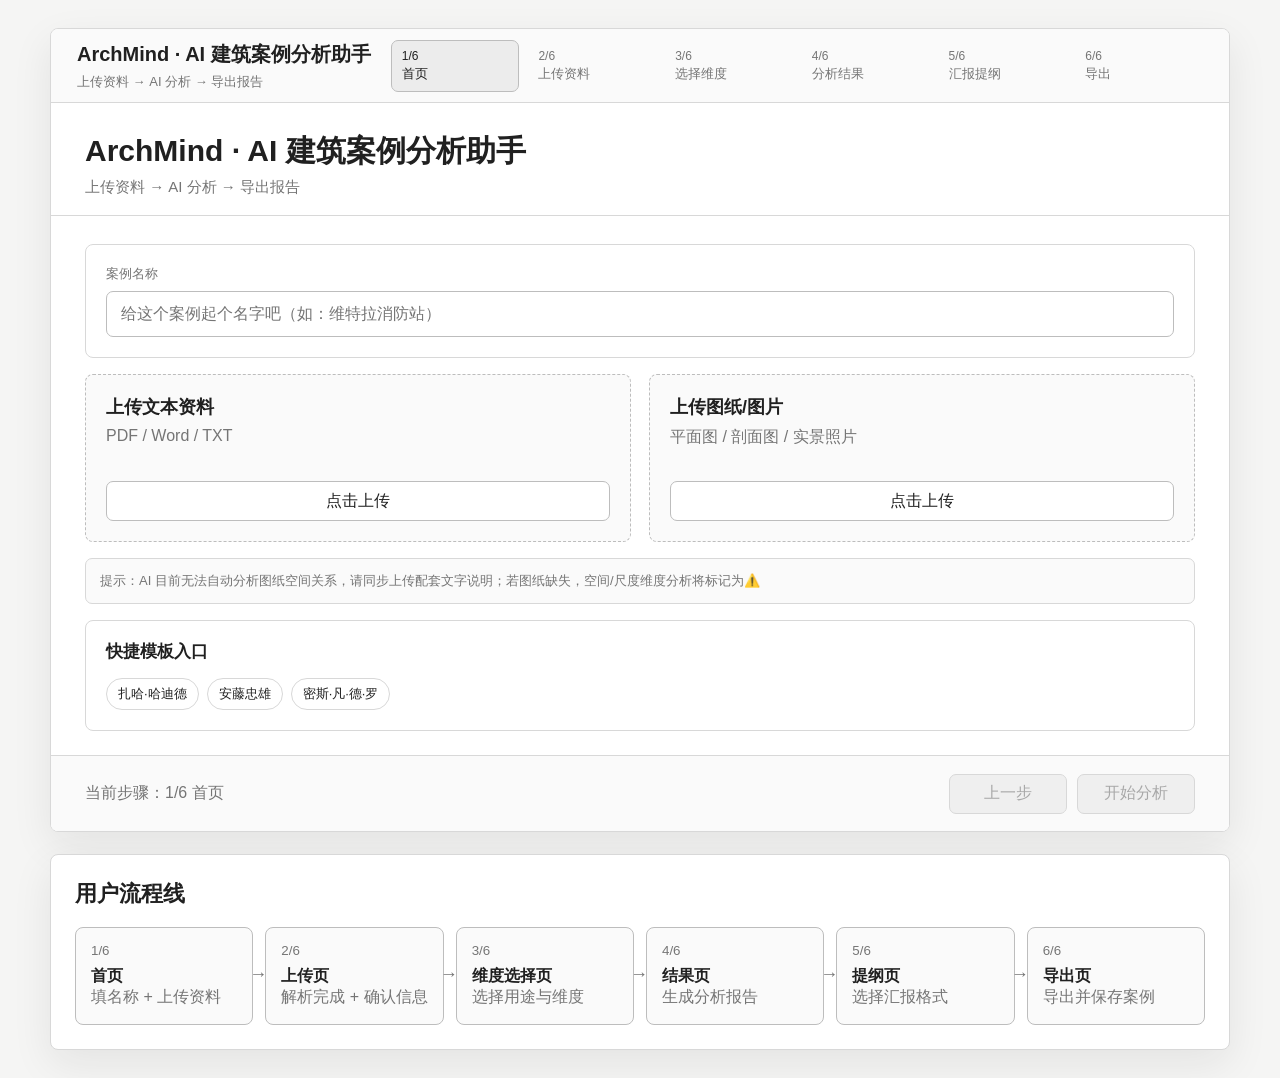
==== ArchMind_Axure_6页产品原型.html @ 500ab6ce "feat: sync architecture RAG project files" ====
<!doctype html>
<html lang="zh-CN">
<head>
  <meta charset="utf-8">
  <meta name="viewport" content="width=device-width, initial-scale=1">
  <title>ArchMind · AI 建筑案例分析助手｜Axure 低保真原型</title>
  <style>
    :root {
      --bg: #f5f5f4;
      --surface: #ffffff;
      --panel: #fafafa;
      --ink: #202020;
      --muted: #757575;
      --subtle: #a8a8a8;
      --line: #d8d8d8;
      --line-dark: #bdbdbd;
      --fill: #efefef;
      --fill-strong: #e4e4e4;
      --active: #1f1f1f;
      --active-soft: #ececec;
      --warning: #f6f1e8;
      --success: #eef3ec;
      --shadow: 0 14px 40px rgba(20, 20, 20, .08);
    }

    * { box-sizing: border-box; }

    html, body {
      margin: 0;
      min-height: 100%;
      background: var(--bg);
      color: var(--ink);
      font-family: -apple-system, BlinkMacSystemFont, "PingFang SC", "Microsoft YaHei", "Helvetica Neue", Arial, sans-serif;
      letter-spacing: 0;
    }

    body {
      padding: 28px;
    }

    button, input, textarea {
      font: inherit;
    }

    .prototype {
      max-width: 1180px;
      margin: 0 auto;
      background: var(--surface);
      border: 1px solid var(--line);
      border-radius: 8px;
      box-shadow: var(--shadow);
      overflow: hidden;
    }

    .topbar {
      height: 74px;
      padding: 0 26px;
      display: flex;
      align-items: center;
      justify-content: space-between;
      gap: 20px;
      border-bottom: 1px solid var(--line);
      background: var(--panel);
    }

    .brand {
      min-width: 260px;
    }

    .brand-title {
      font-size: 20px;
      font-weight: 600;
    }

    .brand-subtitle {
      margin-top: 5px;
      color: var(--muted);
      font-size: 13px;
    }

    .steps {
      flex: 1;
      display: grid;
      grid-template-columns: repeat(6, minmax(90px, 1fr));
      gap: 8px;
      align-items: center;
    }

    .step {
      min-height: 44px;
      padding: 8px 10px;
      border: 1px solid transparent;
      border-radius: 7px;
      color: var(--muted);
      background: transparent;
      text-align: left;
      cursor: pointer;
    }

    .step strong {
      display: block;
      font-size: 12px;
      font-weight: 500;
      color: inherit;
      margin-bottom: 2px;
    }

    .step span {
      display: block;
      font-size: 13px;
      white-space: nowrap;
    }

    .step.active {
      color: var(--ink);
      border-color: var(--line-dark);
      background: var(--active-soft);
    }

    .screen {
      display: none;
      min-height: 690px;
      background: var(--surface);
    }

    .screen.active {
      display: block;
    }

    .screen-header {
      padding: 30px 34px 18px;
      border-bottom: 1px solid var(--line);
    }

    .screen-header h1 {
      margin: 0;
      font-size: 30px;
      line-height: 1.2;
      font-weight: 600;
    }

    .screen-header p {
      margin: 9px 0 0;
      color: var(--muted);
      font-size: 15px;
    }

    .body {
      padding: 28px 34px 24px;
    }

    .grid-2 {
      display: grid;
      grid-template-columns: 1fr 1fr;
      gap: 18px;
    }

    .grid-3 {
      display: grid;
      grid-template-columns: repeat(3, 1fr);
      gap: 14px;
    }

    .grid-4 {
      display: grid;
      grid-template-columns: repeat(4, 1fr);
      gap: 14px;
    }

    .panel, .card {
      border: 1px solid var(--line);
      border-radius: 8px;
      background: var(--surface);
    }

    .panel {
      padding: 20px;
    }

    .card {
      padding: 18px;
    }

    .card.selected, .panel.selected {
      border-color: var(--active);
      background: var(--panel);
    }

    .section-title {
      margin: 0 0 14px;
      font-size: 17px;
      line-height: 1.35;
      font-weight: 600;
    }

    .label {
      display: block;
      margin: 0 0 8px;
      color: var(--muted);
      font-size: 13px;
    }

    .input, .textarea {
      width: 100%;
      border: 1px solid var(--line-dark);
      border-radius: 7px;
      background: var(--surface);
      color: var(--ink);
      outline: none;
    }

    .input {
      height: 46px;
      padding: 0 14px;
    }

    .textarea {
      min-height: 84px;
      padding: 12px 14px;
      resize: none;
    }

    .upload {
      min-height: 168px;
      border: 1px dashed var(--line-dark);
      border-radius: 8px;
      padding: 20px;
      display: flex;
      flex-direction: column;
      justify-content: space-between;
      background: var(--panel);
    }

    .upload strong {
      display: block;
      font-size: 18px;
      font-weight: 600;
      margin-bottom: 8px;
    }

    .hint {
      margin: 16px 0;
      padding: 12px 14px;
      color: var(--muted);
      background: var(--panel);
      border: 1px solid var(--line);
      border-radius: 7px;
      font-size: 13px;
      line-height: 1.55;
    }

    .chips {
      display: flex;
      flex-wrap: wrap;
      gap: 8px;
    }

    .chip {
      min-height: 32px;
      display: inline-flex;
      align-items: center;
      padding: 6px 11px;
      border: 1px solid var(--line);
      border-radius: 999px;
      background: var(--surface);
      color: var(--ink);
      font-size: 13px;
    }

    .chip.active {
      border-color: var(--active);
      background: var(--active);
      color: #fff;
    }

    .file-list {
      display: grid;
      gap: 10px;
    }

    .file-row {
      display: grid;
      grid-template-columns: 1fr auto;
      gap: 14px;
      align-items: center;
      padding: 14px;
      border: 1px solid var(--line);
      border-radius: 7px;
      background: var(--surface);
    }

    .status {
      min-width: 116px;
      text-align: center;
      padding: 6px 10px;
      border-radius: 999px;
      background: var(--fill);
      color: var(--ink);
      font-size: 13px;
    }

    .status.ok { background: var(--success); }
    .status.warn { background: var(--warning); }

    .progress-track {
      height: 12px;
      border-radius: 999px;
      overflow: hidden;
      background: var(--fill);
      border: 1px solid var(--line);
    }

    .progress-fill {
      height: 100%;
      width: 60%;
      background: var(--active);
    }

    .preview-list {
      display: grid;
      gap: 10px;
    }

    .preview-item {
      padding: 13px 14px;
      border: 1px solid var(--line);
      border-radius: 7px;
      display: flex;
      justify-content: space-between;
      gap: 16px;
      background: var(--surface);
    }

    .option-card {
      min-height: 112px;
      padding: 18px;
      border: 1px solid var(--line);
      border-radius: 8px;
      background: var(--surface);
      display: flex;
      flex-direction: column;
      justify-content: space-between;
    }

    .option-card.selected {
      border-color: var(--active);
      background: var(--panel);
    }

    .option-card strong {
      font-size: 18px;
      font-weight: 600;
    }

    .dimension-box {
      margin-top: 20px;
      padding: 18px;
      border: 1px solid var(--line);
      border-radius: 8px;
      background: var(--panel);
    }

    .report-layout {
      display: grid;
      grid-template-columns: 1fr 270px;
      gap: 18px;
      align-items: start;
    }

    .info-grid {
      display: grid;
      grid-template-columns: repeat(5, 1fr);
      gap: 10px;
    }

    .info-cell {
      min-height: 78px;
      padding: 12px;
      border: 1px solid var(--line);
      border-radius: 7px;
      background: var(--panel);
    }

    .info-cell small {
      display: block;
      margin-bottom: 8px;
      color: var(--muted);
      font-size: 12px;
    }

    .info-cell strong {
      display: block;
      font-size: 15px;
      font-weight: 600;
    }

    .summary {
      margin-top: 16px;
      color: var(--ink);
      line-height: 1.75;
    }

    .analysis-grid {
      display: grid;
      grid-template-columns: repeat(2, 1fr);
      gap: 14px;
      margin-top: 16px;
    }

    .analysis-card {
      position: relative;
      min-height: 176px;
      padding: 18px;
      border: 1px solid var(--line);
      border-radius: 8px;
      background: var(--surface);
    }

    .regen {
      position: absolute;
      top: 14px;
      right: 14px;
      height: 28px;
      padding: 0 10px;
      border: 1px solid var(--line);
      border-radius: 6px;
      background: var(--panel);
      color: var(--muted);
      font-size: 12px;
    }

    .source-note {
      margin-top: 16px;
      text-align: right;
      color: var(--muted);
      font-size: 12px;
    }

    .side-box {
      position: sticky;
      top: 18px;
      padding: 18px;
      border: 1px solid var(--line);
      border-radius: 8px;
      background: var(--panel);
    }

    .confidence {
      margin-top: 16px;
      padding: 14px;
      border: 1px solid var(--line);
      border-radius: 7px;
      background: var(--panel);
      color: var(--muted);
      font-size: 13px;
      line-height: 1.6;
    }

    .preview-box {
      min-height: 230px;
      padding: 22px;
      border: 1px solid var(--line);
      border-radius: 8px;
      background: var(--panel);
      line-height: 1.8;
    }

    .export-actions {
      display: grid;
      grid-template-columns: repeat(3, 1fr);
      gap: 14px;
    }

    .export-button {
      min-height: 112px;
      padding: 20px;
      border: 1px solid var(--line);
      border-radius: 8px;
      background: var(--surface);
      text-align: left;
    }

    .export-button strong {
      display: block;
      margin-bottom: 10px;
      font-size: 18px;
      font-weight: 600;
    }

    .footer {
      height: 76px;
      padding: 0 34px;
      display: flex;
      align-items: center;
      justify-content: space-between;
      gap: 16px;
      border-top: 1px solid var(--line);
      background: var(--panel);
    }

    .button-row {
      display: flex;
      gap: 10px;
      align-items: center;
    }

    .btn {
      min-width: 118px;
      height: 40px;
      padding: 0 16px;
      border: 1px solid var(--line-dark);
      border-radius: 7px;
      background: var(--surface);
      color: var(--ink);
      cursor: pointer;
    }

    .btn.primary {
      border-color: var(--active);
      background: var(--active);
      color: #fff;
    }

    .btn.disabled {
      border-color: var(--line);
      background: var(--fill);
      color: var(--subtle);
      cursor: not-allowed;
    }

    .flow {
      max-width: 1180px;
      margin: 22px auto 0;
      padding: 24px;
      border: 1px solid var(--line);
      border-radius: 8px;
      background: var(--surface);
      box-shadow: var(--shadow);
    }

    .flow h2 {
      margin: 0 0 18px;
      font-size: 22px;
      font-weight: 600;
    }

    .flow-line {
      display: grid;
      grid-template-columns: repeat(6, 1fr);
      gap: 12px;
    }

    .flow-node {
      position: relative;
      min-height: 98px;
      padding: 15px;
      border: 1px solid var(--line-dark);
      border-radius: 8px;
      background: var(--panel);
    }

    .flow-node:after {
      content: "→";
      position: absolute;
      right: -15px;
      top: 36px;
      color: var(--muted);
      font-size: 18px;
    }

    .flow-node:last-child:after {
      content: "";
    }

    .flow-node small {
      display: block;
      color: var(--muted);
      margin-bottom: 8px;
    }

    .flow-node strong {
      display: block;
      font-weight: 600;
    }

    .mt-12 { margin-top: 12px; }
    .mt-16 { margin-top: 16px; }
    .mt-22 { margin-top: 22px; }
    .muted { color: var(--muted); }

    @media (max-width: 960px) {
      body { padding: 14px; }
      .topbar {
        height: auto;
        padding: 18px;
        align-items: flex-start;
        flex-direction: column;
      }
      .steps, .grid-2, .grid-3, .grid-4, .report-layout, .analysis-grid, .info-grid, .export-actions, .flow-line {
        grid-template-columns: 1fr;
      }
      .screen { min-height: auto; }
      .footer {
        height: auto;
        padding: 18px;
        flex-direction: column;
        align-items: stretch;
      }
      .button-row { justify-content: flex-end; }
      .flow-node:after { content: ""; }
    }
  </style>
</head>
<body>
  <main class="prototype" aria-label="ArchMind Axure low fidelity prototype">
    <header class="topbar">
      <div class="brand">
        <div class="brand-title">ArchMind · AI 建筑案例分析助手</div>
        <div class="brand-subtitle">上传资料 → AI 分析 → 导出报告</div>
      </div>
      <nav class="steps" aria-label="页面步骤导航">
        <button class="step active" data-target="page-1"><strong>1/6</strong><span>首页</span></button>
        <button class="step" data-target="page-2"><strong>2/6</strong><span>上传资料</span></button>
        <button class="step" data-target="page-3"><strong>3/6</strong><span>选择维度</span></button>
        <button class="step" data-target="page-4"><strong>4/6</strong><span>分析结果</span></button>
        <button class="step" data-target="page-5"><strong>5/6</strong><span>汇报提纲</span></button>
        <button class="step" data-target="page-6"><strong>6/6</strong><span>导出</span></button>
      </nav>
    </header>

    <section class="screen active" id="page-1">
      <div class="screen-header">
        <h1>ArchMind · AI 建筑案例分析助手</h1>
        <p>上传资料 → AI 分析 → 导出报告</p>
      </div>
      <div class="body">
        <div class="panel">
          <label class="label" for="case-name">案例名称</label>
          <input class="input" id="case-name" value="" placeholder="给这个案例起个名字吧（如：维特拉消防站）">
        </div>

        <div class="grid-2 mt-16">
          <div class="upload">
            <div>
              <strong>上传文本资料</strong>
              <div class="muted">PDF / Word / TXT</div>
            </div>
            <button class="btn">点击上传</button>
          </div>
          <div class="upload">
            <div>
              <strong>上传图纸/图片</strong>
              <div class="muted">平面图 / 剖面图 / 实景照片</div>
            </div>
            <button class="btn">点击上传</button>
          </div>
        </div>

        <div class="hint">提示：AI 目前无法自动分析图纸空间关系，请同步上传配套文字说明；若图纸缺失，空间/尺度维度分析将标记为⚠️</div>

        <div class="panel">
          <h2 class="section-title">快捷模板入口</h2>
          <div class="chips">
            <span class="chip">扎哈·哈迪德</span>
            <span class="chip">安藤忠雄</span>
            <span class="chip">密斯·凡·德·罗</span>
          </div>
        </div>
      </div>
      <footer class="footer">
        <span class="muted">当前步骤：1/6 首页</span>
        <div class="button-row">
          <button class="btn disabled">上一步</button>
          <button class="btn disabled">开始分析</button>
        </div>
      </footer>
    </section>

    <section class="screen" id="page-2">
      <div class="screen-header">
        <h1>正在解析你的资料...</h1>
        <p>系统正在识别文件内容、来源页码和缺失信息。</p>
      </div>
      <div class="body grid-2">
        <div class="panel">
          <h2 class="section-title">文件列表</h2>
          <div class="file-list">
            <div class="file-row"><strong>维特拉消防站_设计说明.pdf</strong><span class="status ok">✅ 已解析</span></div>
            <div class="file-row"><strong>总平面图.jpg</strong><span class="status">⏳ 解析中...</span></div>
            <div class="file-row"><strong>剖面图.jpg</strong><span class="status warn">⚠️ 建议补充</span></div>
          </div>

          <div class="mt-22">
            <div class="label">整体解析进度：60%</div>
            <div class="progress-track"><div class="progress-fill"></div></div>
          </div>
        </div>

        <div class="panel">
          <h2 class="section-title">解析结果预览</h2>
          <div class="preview-list">
            <div class="preview-item"><span>建筑名称：维特拉消防站</span><span class="muted">来源：PDF第1页</span></div>
            <div class="preview-item"><span>建筑师：扎哈·哈迪德</span><span class="muted">来源：PDF第1页</span></div>
            <div class="preview-item"><span>年份：1993年</span><span class="muted">来源：PDF第1页</span></div>
            <div class="preview-item"><span>场地信息：未识别到 ⚠️</span><span class="muted">请手动补充</span></div>
          </div>
        </div>
      </div>
      <footer class="footer">
        <span class="muted">当前步骤：2/6 上传资料</span>
        <div class="button-row">
          <button class="btn" data-target="page-1">上一步</button>
          <button class="btn primary" data-target="page-3">确认信息，选择分析维度</button>
        </div>
      </footer>
    </section>

    <section class="screen" id="page-3">
      <div class="screen-header">
        <h1>你这次分析的目的是什么？</h1>
        <p>选择输出用途和分析维度，生成更贴近场景的报告。</p>
      </div>
      <div class="body">
        <div class="grid-4">
          <div class="option-card selected"><strong>课程汇报</strong><span class="muted">适合课堂展示与口头讲解</span></div>
          <div class="option-card"><strong>论文分析</strong><span class="muted">适合章节式论证结构</span></div>
          <div class="option-card"><strong>作品集图注</strong><span class="muted">适合短句、图文并排</span></div>
          <div class="option-card"><strong>设计前期调研</strong><span class="muted">适合策略归纳和对比</span></div>
        </div>

        <div class="dimension-box">
          <h2 class="section-title">分析维度选择</h2>
          <div class="chips">
            <span class="chip active">环境关系</span>
            <span class="chip active">材料使用</span>
            <span class="chip active">比例提取</span>
            <span class="chip active">场地策略</span>
          </div>
          <div class="mt-16">
            <label class="label" for="other-dimension">#其他（请填写）</label>
            <input class="input" id="other-dimension" value="空间组织" placeholder="输入你想补充的分析维度">
            <div class="hint">提示：用户自定义维度累计达 50 次，将升级为默认标签</div>
          </div>
        </div>

        <div class="panel mt-16">
          <h2 class="section-title">AI 推荐维度</h2>
          <div>基于“课程汇报”用途，AI 推荐你关注：<strong>场地策略、空间组织</strong></div>
        </div>
      </div>
      <footer class="footer">
        <span class="muted">当前步骤：3/6 选择维度</span>
        <div class="button-row">
          <button class="btn" data-target="page-2">上一步</button>
          <button class="btn primary" data-target="page-4">生成分析报告</button>
        </div>
      </footer>
    </section>

    <section class="screen" id="page-4">
      <div class="screen-header">
        <h1>分析报告 · 维特拉消防站</h1>
        <p>报告内容按所选维度生成，并标注资料来源与置信度。</p>
      </div>
      <div class="body report-layout">
        <div>
          <div class="panel">
            <h2 class="section-title">基础信息</h2>
            <div class="info-grid">
              <div class="info-cell"><small>建筑名称</small><strong>维特拉消防站</strong><small>来源：PDF ✅</small></div>
              <div class="info-cell"><small>建筑师</small><strong>扎哈·哈迪德</strong><small>来源：PDF ✅</small></div>
              <div class="info-cell"><small>年份</small><strong>1993年</strong><small>来源：PDF ✅</small></div>
              <div class="info-cell"><small>地点</small><strong>德国魏尔</strong><small>来源：PDF ✅</small></div>
              <div class="info-cell"><small>功能类型</small><strong>消防站</strong><small>来源：PDF ✅</small></div>
            </div>
            <div class="summary">
              维特拉消防站通过倾斜墙体和线性体块组织场地边界，使建筑像一组被拉伸的导向线。尺度翻译：入口区域层高 6m ≈ 两层住宅高度，适合作为消防车出入与集结空间，但对普通访客会形成明显压迫感。材料以清水混凝土为主，强化了建筑的连续墙面和速度感。
            </div>
          </div>

          <div class="analysis-grid">
            <div class="analysis-card">
              <button class="regen">重新生成此段</button>
              <h3 class="section-title">场地策略</h3>
              <p>建筑沿基地边缘展开，墙体方向强化了车辆流线和入口识别。它不是独立摆放的盒子，而是把场地边界转化为可感知的空间秩序。</p>
              <div class="source-note">✅ 基于上传资料</div>
            </div>
            <div class="analysis-card">
              <button class="regen">重新生成此段</button>
              <h3 class="section-title">材料使用</h3>
              <p>清水混凝土提供统一的灰度表面，减少装饰干扰。材料的重量感和墙体的倾斜方向共同放大建筑的力量感。</p>
              <div class="source-note">✅ 基于上传资料</div>
            </div>
            <div class="analysis-card">
              <button class="regen">重新生成此段</button>
              <h3 class="section-title">比例提取</h3>
              <p>建筑采用低矮且水平延展的体量比例，横向长度明显大于高度。入口尺度偏大，适合车辆通行，也让人感知到功能空间的非日常尺度。</p>
              <div class="source-note">⚠️ 资料不足，AI 推论</div>
            </div>
            <div class="analysis-card">
              <button class="regen">重新生成此段</button>
              <h3 class="section-title">空间组织</h3>
              <p>空间更接近线性组织，而不是中心式大厅。由于缺少剖面图，内部层高和空间转换关系需要补充图纸后进一步确认。</p>
              <div class="source-note">⚠️ 建议补充图纸/说明</div>
            </div>
          </div>

          <div class="confidence">本次分析基于上传的 3 篇资料。因未提供剖面图，空间分析为推论（置信度：中）。建议补充图纸以获得更完整分析。</div>
        </div>

        <aside class="side-box">
          <h2 class="section-title">设计手法归因</h2>
          <div class="chips">
            <span class="chip">环境关系</span>
            <span class="chip">材料使用</span>
            <span class="chip">比例提取</span>
            <span class="chip active">场地策略</span>
            <span class="chip active">#空间组织</span>
          </div>
          <div class="hint">AI 自动高亮匹配的标签，用于证明分析维度和案例特征之间的关系。</div>
        </aside>
      </div>
      <footer class="footer">
        <span class="muted">当前步骤：4/6 分析结果</span>
        <div class="button-row">
          <button class="btn">编辑报告</button>
          <button class="btn primary" data-target="page-5">生成汇报提纲</button>
        </div>
      </footer>
    </section>

    <section class="screen" id="page-5">
      <div class="screen-header">
        <h1>选择你需要的汇报格式</h1>
        <p>同一份分析结果可以转换为不同表达结构。</p>
      </div>
      <div class="body grid-2">
        <div>
          <div class="grid-2">
            <div class="option-card selected"><strong>课程汇报版</strong><span class="muted">适合 PPT 展示</span></div>
            <div class="option-card"><strong>论文分析版</strong><span class="muted">适合论文章节</span></div>
            <div class="option-card"><strong>作品集图注版</strong><span class="muted">简洁有力</span></div>
            <div class="option-card"><strong>设计策略清单</strong><span class="muted">要点式</span></div>
          </div>
        </div>
        <div class="preview-box">
          <strong>课程汇报版预览</strong><br>
          1. 案例背景：维特拉园区中的消防站功能<br>
          2. 场地策略：沿基地边界形成线性导向<br>
          3. 空间尺度：6m 层高对应车辆与集结需求<br>
          4. 材料表达：清水混凝土强化连续墙面<br>
          5. 可借鉴策略：用边界组织流线与视觉方向
        </div>
      </div>
      <footer class="footer">
        <span class="muted">当前步骤：5/6 汇报提纲</span>
        <div class="button-row">
          <button class="btn" data-target="page-4">上一步</button>
          <button class="btn primary" data-target="page-6">导出</button>
        </div>
      </footer>
    </section>

    <section class="screen" id="page-6">
      <div class="screen-header">
        <h1>导出完成 ✅</h1>
        <p>选择导出格式，或保存到案例库。</p>
      </div>
      <div class="body">
        <div class="export-actions">
          <button class="export-button"><strong>📄 导出 Word</strong><span class="muted">适合继续编辑和排版</span></button>
          <button class="export-button"><strong>📝 导出 Markdown</strong><span class="muted">适合放入笔记或知识库</span></button>
          <button class="export-button"><strong>📋 复制到剪贴板</strong><span class="muted">适合快速粘贴到文档</span></button>
        </div>

        <div class="panel mt-22">
          <h2 class="section-title">含配图占位符版本</h2>
          <button class="btn primary">导出含配图占位符的 Word 版</button>
          <div class="hint">AI 会在对应位置生成画面指令（如：“此处建议插入一层平面图，标注入口与流线关系”），你可根据提示手动配图。</div>
        </div>

        <div class="panel mt-16">
          <h2 class="section-title">案例保存</h2>
          <button class="btn">保存到我的案例库</button>
          <span class="muted" style="margin-left: 12px;">已保存，可在首页“历史记录”中查看</span>
        </div>
      </div>
      <footer class="footer">
        <span class="muted">当前步骤：6/6 导出</span>
        <div class="button-row">
          <button class="btn" data-target="page-5">上一步</button>
          <button class="btn primary" data-target="page-1">回到首页</button>
        </div>
      </footer>
    </section>
  </main>

  <section class="flow" aria-label="用户流程图">
    <h2>用户流程线</h2>
    <div class="flow-line">
      <div class="flow-node"><small>1/6</small><strong>首页</strong><span class="muted">填名称 + 上传资料</span></div>
      <div class="flow-node"><small>2/6</small><strong>上传页</strong><span class="muted">解析完成 + 确认信息</span></div>
      <div class="flow-node"><small>3/6</small><strong>维度选择页</strong><span class="muted">选择用途与维度</span></div>
      <div class="flow-node"><small>4/6</small><strong>结果页</strong><span class="muted">生成分析报告</span></div>
      <div class="flow-node"><small>5/6</small><strong>提纲页</strong><span class="muted">选择汇报格式</span></div>
      <div class="flow-node"><small>6/6</small><strong>导出页</strong><span class="muted">导出并保存案例</span></div>
    </div>
  </section>

  <script>
    const steps = Array.from(document.querySelectorAll('[data-target]'));
    const navSteps = Array.from(document.querySelectorAll('.step'));
    const screens = Array.from(document.querySelectorAll('.screen'));

    function showPage(id) {
      screens.forEach((screen) => screen.classList.toggle('active', screen.id === id));
      navSteps.forEach((step) => step.classList.toggle('active', step.dataset.target === id));
      const current = document.getElementById(id);
      if (current) {
        window.scrollTo({ top: 0, behavior: 'instant' });
      }
      if (location.hash !== '#' + id) {
        history.replaceState(null, '', '#' + id);
      }
    }

    steps.forEach((item) => {
      item.addEventListener('click', () => {
        const target = item.dataset.target;
        if (target) showPage(target);
      });
    });

    const initial = location.hash.replace('#', '');
    if (initial && document.getElementById(initial)) {
      showPage(initial);
    }
  </script>
</body>
</html>
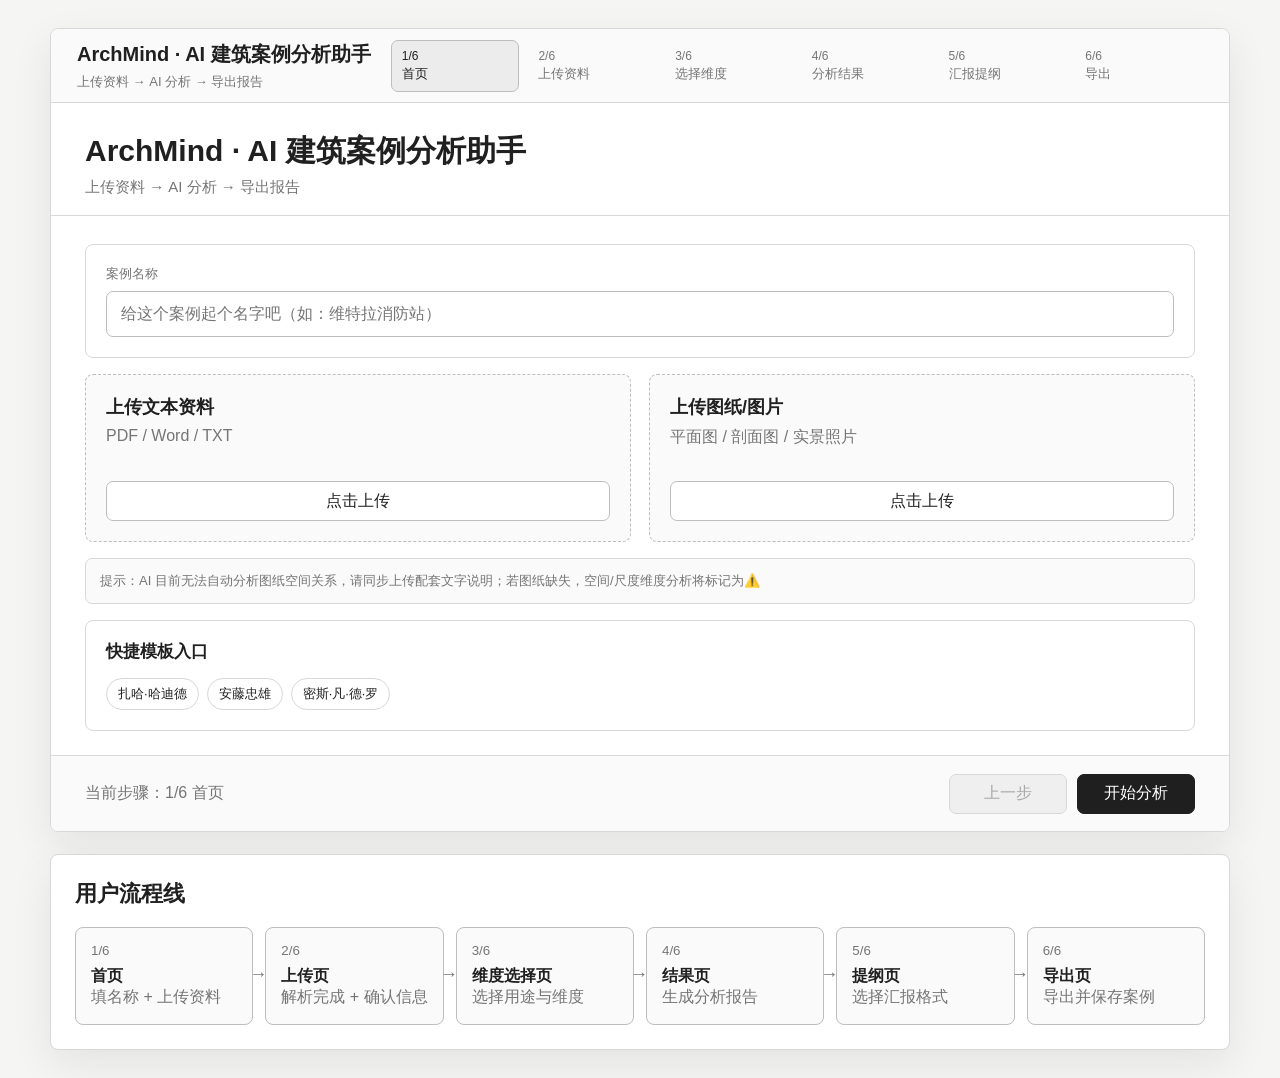
==== commit 8dc36d85: "fix: enable prototype flow entry action" ====
--- a/ArchMind_Axure_6页产品原型.html
+++ b/ArchMind_Axure_6页产品原型.html
@@ -671,7 +671,7 @@
         <span class="muted">当前步骤：1/6 首页</span>
         <div class="button-row">
           <button class="btn disabled">上一步</button>
-          <button class="btn disabled">开始分析</button>
+          <button class="btn primary" data-target="page-2">开始分析</button>
         </div>
       </footer>
     </section>
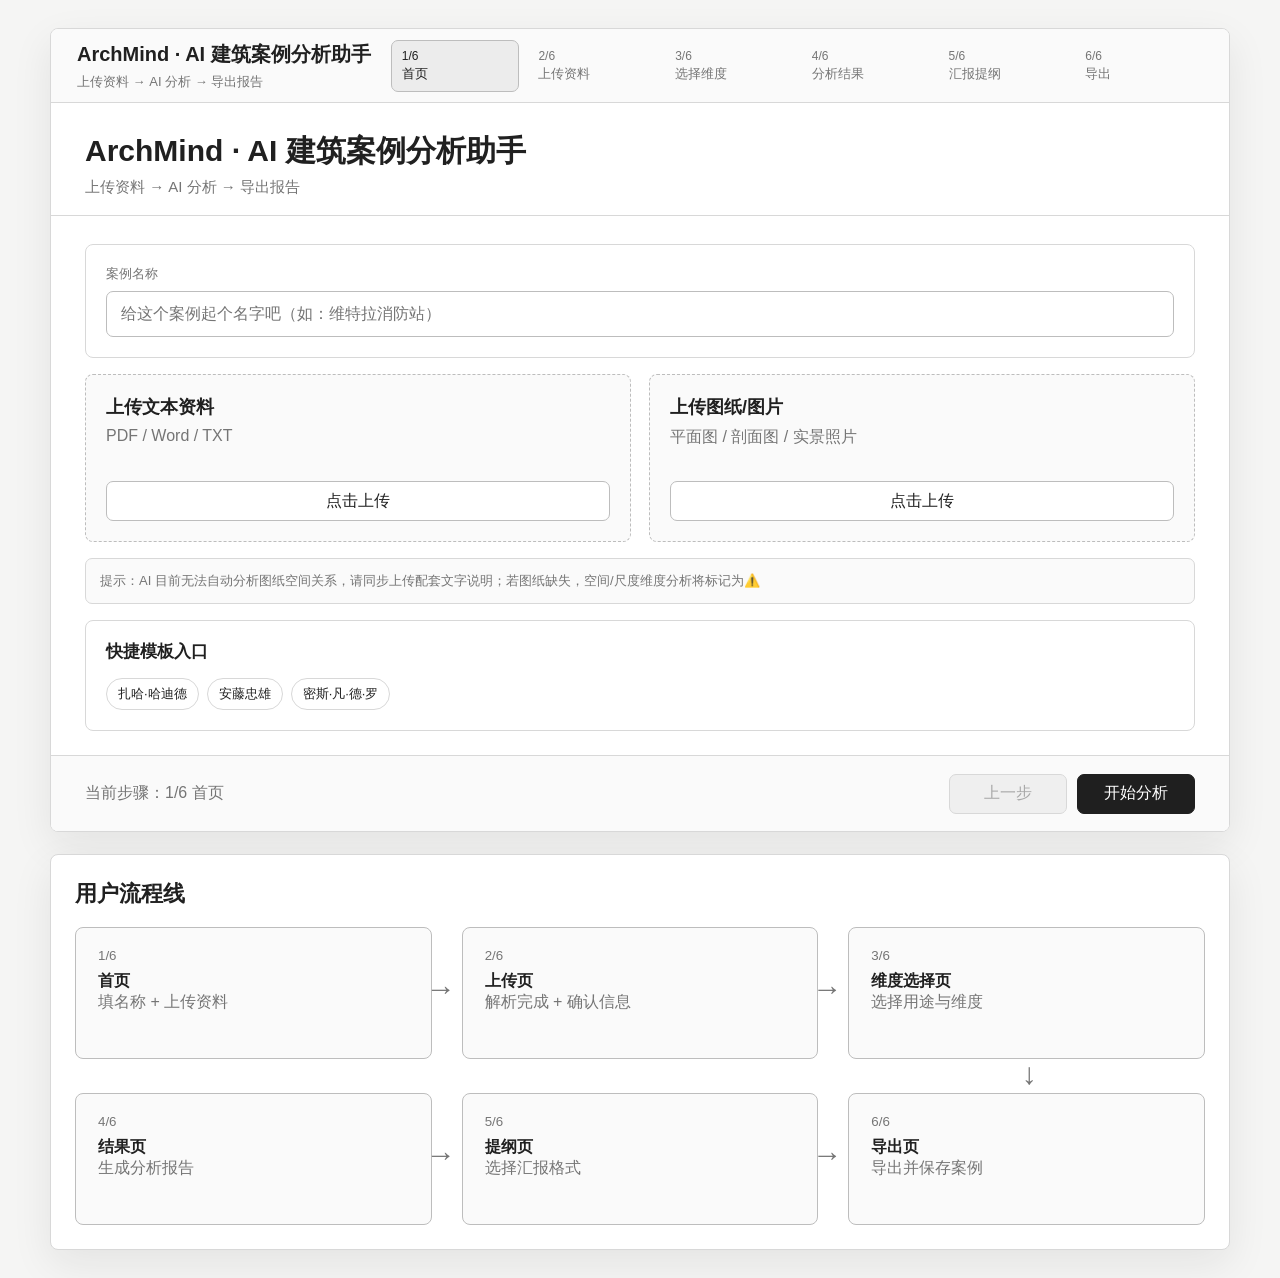
==== commit 587fda9c: "fix: improve prototype flow layout" ====
--- a/ArchMind_Axure_6页产品原型.html
+++ b/ArchMind_Axure_6页产品原型.html
@@ -546,14 +546,14 @@
 
     .flow-line {
       display: grid;
-      grid-template-columns: repeat(6, 1fr);
-      gap: 12px;
+      grid-template-columns: repeat(3, minmax(0, 1fr));
+      gap: 34px 30px;
     }
 
     .flow-node {
       position: relative;
-      min-height: 98px;
-      padding: 15px;
+      min-height: 132px;
+      padding: 20px 22px;
       border: 1px solid var(--line-dark);
       border-radius: 8px;
       background: var(--panel);
@@ -562,10 +562,19 @@
     .flow-node:after {
       content: "→";
       position: absolute;
-      right: -15px;
-      top: 36px;
-      color: var(--muted);
-      font-size: 18px;
+      right: -25px;
+      top: 46px;
+      color: var(--muted);
+      font-size: 30px;
+      line-height: 1;
+      font-weight: 500;
+    }
+
+    .flow-node:nth-child(3):after {
+      content: "↓";
+      right: calc(50% - 10px);
+      top: auto;
+      bottom: -31px;
     }
 
     .flow-node:last-child:after {
@@ -596,9 +605,10 @@
         align-items: flex-start;
         flex-direction: column;
       }
-      .steps, .grid-2, .grid-3, .grid-4, .report-layout, .analysis-grid, .info-grid, .export-actions, .flow-line {
+      .steps, .grid-2, .grid-3, .grid-4, .report-layout, .analysis-grid, .info-grid, .export-actions {
         grid-template-columns: 1fr;
       }
+      .flow-line { grid-template-columns: 1fr 1fr; }
       .screen { min-height: auto; }
       .footer {
         height: auto;
@@ -608,6 +618,15 @@
       }
       .button-row { justify-content: flex-end; }
       .flow-node:after { content: ""; }
+      .flow-node:nth-child(3):after { content: "↓"; right: calc(50% - 8px); top: auto; bottom: -29px; }
+    }
+
+    @media (max-width: 560px) {
+      .flow-line { grid-template-columns: 1fr; gap: 14px; }
+      .flow-node { min-height: 110px; padding: 18px; }
+      .flow-node:after,
+      .flow-node:nth-child(3):after { content: "↓"; right: calc(50% - 8px); top: auto; bottom: -26px; font-size: 26px; }
+      .flow-node:last-child:after { content: ""; }
     }
   </style>
 </head>
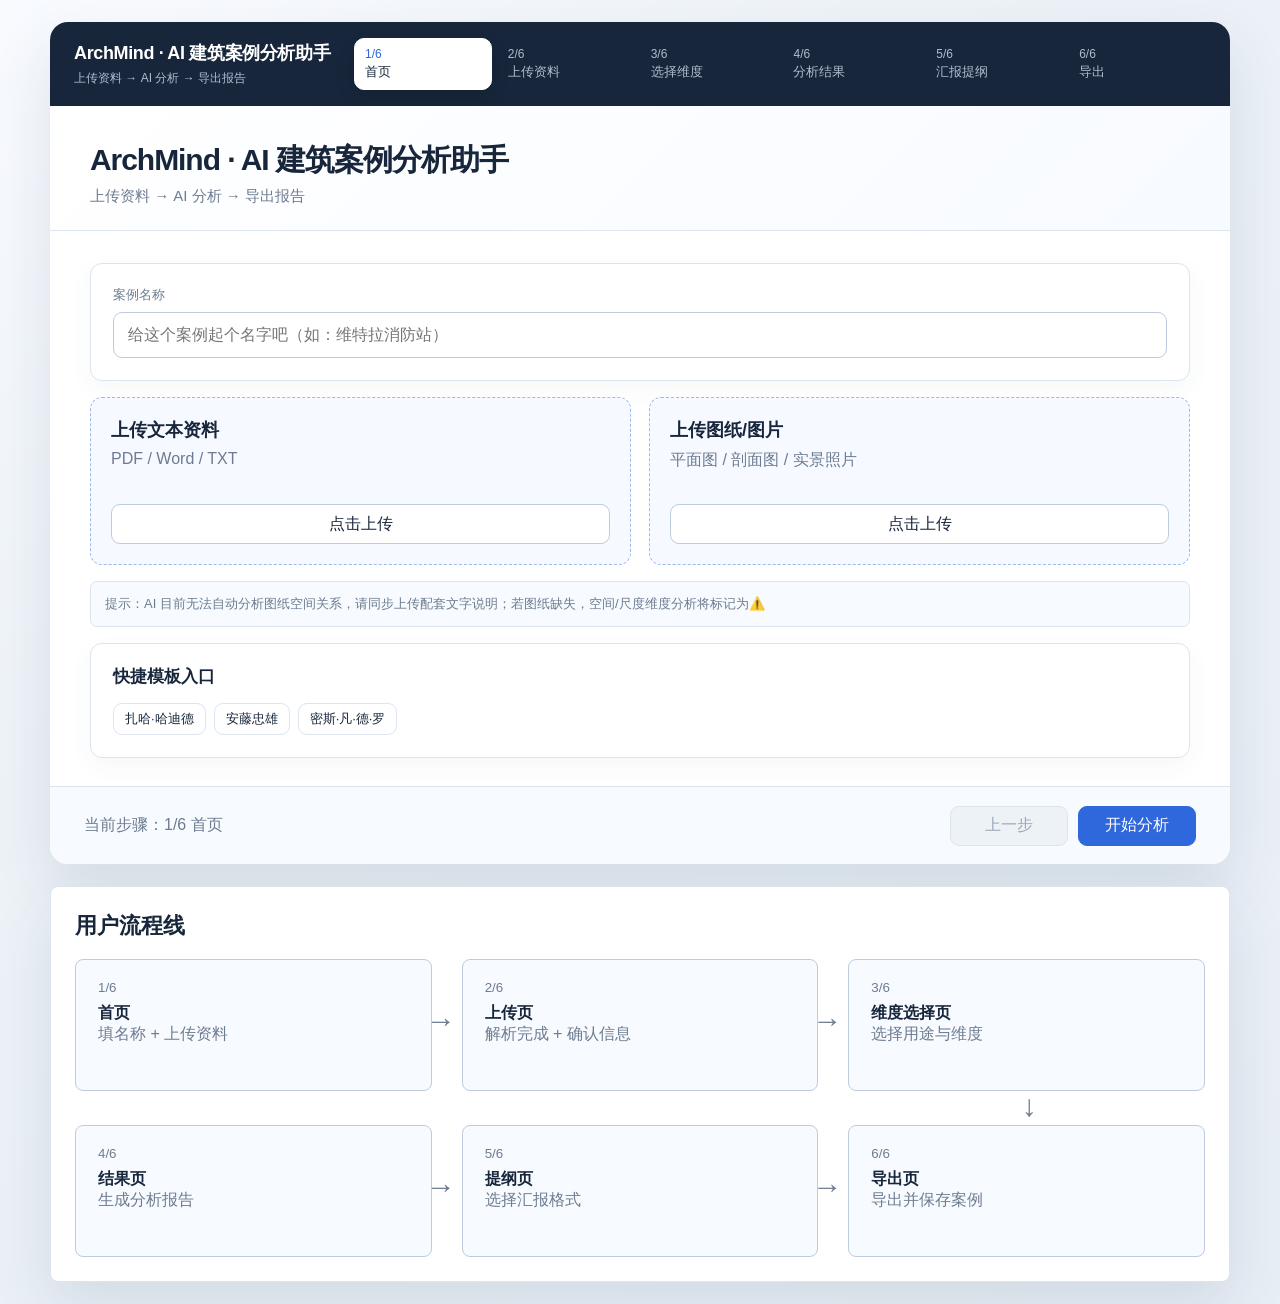
==== commit 8c6faaf4: "Update ArchMind prototype frontend Added CSS variables for theming and improved accessibility featur" ====
--- a/ArchMind_Axure_6页产品原型.html
+++ b/ArchMind_Axure_6页产品原型.html
@@ -1,3 +1,4 @@
+
 <!doctype html>
 <html lang="zh-CN">
 <head>
@@ -592,6 +593,74 @@
       font-weight: 600;
     }
 
+    /* Product UI visual pass: turn the low-fidelity flow into a calmer, usable workspace. */
+    :root {
+      --bg: #eef3f8;
+      --surface: #ffffff;
+      --panel: #f7faff;
+      --ink: #17263b;
+      --muted: #6d7c90;
+      --subtle: #9aa8b8;
+      --line: #dce5ef;
+      --line-dark: #bdccdc;
+      --fill: #edf2f7;
+      --fill-strong: #e2eaf3;
+      --active: #2f67dd;
+      --active-soft: #edf3ff;
+      --warning: #fff7e6;
+      --success: #eaf8f2;
+      --shadow: 0 24px 60px rgba(37, 64, 96, .12);
+    }
+    body { padding: 22px; background: radial-gradient(circle at 10% 0%, #f9fbff 0, var(--bg) 42%, #e8eef5 100%); }
+    .prototype { border: 0; border-radius: 18px; box-shadow: var(--shadow); }
+    .topbar { min-height: 82px; height: auto; padding: 16px 24px; background: #17263b; border-bottom: 0; }
+    .brand-title { color: #fff; font-size: 18px; letter-spacing: -.02em; }
+    .brand-subtitle { color: #aebdd0; font-size: 12px; }
+    .steps { gap: 5px; }
+    .step { min-height: 48px; padding: 8px 10px; color: #aebdd0; border-color: transparent; border-radius: 10px; transition: background .18s, color .18s, transform .18s; }
+    .step:hover, .step:focus-visible { color: #fff; background: rgba(255,255,255,.1); transform: translateY(-1px); outline: none; }
+    .step.active { color: #17263b; border-color: #fff; background: #fff; box-shadow: 0 8px 18px rgba(0,0,0,.12); }
+    .step.active strong { color: var(--active); }
+    .screen { background: #fff; }
+    .screen-header { padding: 36px 40px 24px; background: linear-gradient(135deg, #fff 0%, #f7faff 100%); }
+    .screen-header h1 { color: var(--ink); letter-spacing: -.035em; }
+    .screen-header p { color: var(--muted); }
+    .body { padding: 32px 40px 28px; }
+    .panel, .card, .option-card, .analysis-card, .preview-box, .side-box, .confidence, .dimension-box { border-color: var(--line); border-radius: 12px; box-shadow: 0 8px 24px rgba(37,64,96,.045); }
+    .panel { padding: 22px; }
+    .section-title { color: var(--ink); }
+    .input, .textarea { border-color: var(--line-dark); border-radius: 9px; }
+    .input:focus, .textarea:focus { border-color: var(--active); box-shadow: 0 0 0 3px rgba(47,103,221,.12); }
+    .upload { border-color: #9db9e9; border-radius: 12px; background: #f6f9ff; transition: border-color .18s, background .18s, transform .18s; }
+    .upload:hover { border-color: var(--active); background: #f0f5ff; transform: translateY(-2px); }
+    .chip, .btn, .export-button { border-radius: 9px; transition: border-color .18s, background .18s, color .18s, transform .18s, box-shadow .18s; }
+    .chip { cursor: pointer; }
+    .chip:focus-visible, .regen:focus-visible, .upload .btn:focus-visible, .export-button:focus-visible { outline: 3px solid rgba(47,103,221,.25); outline-offset: 3px; }
+    .chip:hover { border-color: var(--active); color: var(--active); }
+    .chip.active { border-color: var(--active); background: var(--active); }
+    .option-card { cursor: pointer; }
+    .option-card:hover, .option-card:focus-visible { border-color: var(--active); background: var(--active-soft); transform: translateY(-2px); outline: none; }
+    .option-card.selected { border-color: var(--active); background: var(--active-soft); box-shadow: inset 0 0 0 1px var(--active); }
+    .btn { border-color: var(--line-dark); }
+    .btn:hover, .export-button:hover { border-color: var(--active); color: var(--active); background: var(--active-soft); transform: translateY(-1px); box-shadow: 0 8px 18px rgba(47,103,221,.1); }
+    .btn.primary { border-color: var(--active); background: var(--active); }
+    .btn.primary:hover { color: #fff; background: #2456c4; }
+    .footer { min-height: 78px; height: auto; background: #f7faff; border-top-color: var(--line); }
+    .screen.active { animation: screen-in .28s ease both; }
+    @keyframes screen-in { from { opacity: .3; transform: translateY(5px); } to { opacity: 1; transform: none; } }
+    @media (max-width: 1100px) and (min-width: 561px) {
+      .topbar { align-items: stretch; flex-direction: column; }
+      .brand { min-width: 0; }
+      .steps { width: 100%; grid-template-columns: repeat(6, minmax(0, 1fr)); }
+    }
+    @media (max-width: 560px) {
+      .topbar { gap: 14px; }
+      .steps { width: 100%; grid-template-columns: repeat(3, minmax(0, 1fr)); gap: 6px; }
+      .step { min-height: 46px; padding: 7px 8px; }
+      .step span { font-size: 12px; }
+    }
+    @media (max-width: 560px) { body { padding: 8px; } .topbar, .screen-header, .body, .footer { padding-left: 18px; padding-right: 18px; } .brand-title { font-size: 16px; } }
+
     .mt-12 { margin-top: 12px; }
     .mt-16 { margin-top: 16px; }
     .mt-22 { margin-top: 22px; }
@@ -778,7 +847,7 @@
 
     <section class="screen" id="page-4">
       <div class="screen-header">
-        <h1>分析报告 · 维特拉消防站</h1>
+        <h1>分析报告 · <span data-case-name>维特拉消防站</span></h1>
         <p>报告内容按所选维度生成，并标注资料来源与置信度。</p>
       </div>
       <div class="body report-layout">
@@ -864,7 +933,7 @@
         </div>
         <div class="preview-box">
           <strong>课程汇报版预览</strong><br>
-          1. 案例背景：维特拉园区中的消防站功能<br>
+          1. 案例背景：<span data-case-name>维特拉消防站</span>的功能与语境<br>
           2. 场地策略：沿基地边界形成线性导向<br>
           3. 空间尺度：6m 层高对应车辆与集结需求<br>
           4. 材料表达：清水混凝土强化连续墙面<br>
@@ -933,7 +1002,11 @@
 
     function showPage(id) {
       screens.forEach((screen) => screen.classList.toggle('active', screen.id === id));
-      navSteps.forEach((step) => step.classList.toggle('active', step.dataset.target === id));
+      navSteps.forEach((step) => {
+        const active = step.dataset.target === id;
+        step.classList.toggle('active', active);
+        step.setAttribute('aria-current', active ? 'step' : 'false');
+      });
       const current = document.getElementById(id);
       if (current) {
         window.scrollTo({ top: 0, behavior: 'instant' });
@@ -954,6 +1027,73 @@
     if (initial && document.getElementById(initial)) {
       showPage(initial);
     }
+
+    document.querySelectorAll('.option-card').forEach((card) => {
+      card.setAttribute('tabindex', '0');
+      card.setAttribute('role', 'button');
+      card.addEventListener('click', () => {
+        const group = card.parentElement;
+        group.querySelectorAll('.option-card').forEach((item) => item.classList.remove('selected'));
+        card.classList.add('selected');
+      });
+      card.addEventListener('keydown', (event) => {
+        if (event.key === 'Enter' || event.key === ' ') {
+          event.preventDefault();
+          card.click();
+        }
+      });
+    });
+
+    document.querySelectorAll('.chips').forEach((group) => {
+      group.querySelectorAll('.chip').forEach((chip) => {
+        chip.setAttribute('tabindex', '0');
+        chip.setAttribute('role', 'button');
+        const toggleChip = () => chip.classList.toggle('active');
+        chip.addEventListener('click', toggleChip);
+        chip.addEventListener('keydown', (event) => {
+          if (event.key === 'Enter' || event.key === ' ') {
+            event.preventDefault();
+            toggleChip();
+          }
+        });
+      });
+    });
+
+    document.querySelectorAll('.upload .btn').forEach((button) => {
+      button.addEventListener('click', () => {
+        button.textContent = button.textContent.includes('已添加') ? '点击上传' : '已添加示例文件 ✓';
+      });
+    });
+
+    const caseInput = document.getElementById('case-name');
+    const caseNames = document.querySelectorAll('[data-case-name]');
+    caseInput?.addEventListener('input', () => {
+      const value = caseInput.value.trim() || '维特拉消防站';
+      caseNames.forEach((item) => { item.textContent = value; });
+    });
+
+    document.querySelectorAll('.regen').forEach((button) => {
+      button.addEventListener('click', () => {
+        button.textContent = button.textContent.includes('完成') ? '重新生成此段' : '✓ 重新生成完成';
+      });
+    });
+
+    document.querySelectorAll('.export-button, .panel > .btn').forEach((button) => {
+      button.addEventListener('click', () => {
+        const original = button.querySelector('strong')?.textContent || button.textContent;
+        if (button.classList.contains('export-button')) {
+          const label = button.querySelector('strong');
+          if (label) label.textContent = '✓ 已准备导出';
+          window.setTimeout(() => { if (label) label.textContent = original; }, 1500);
+        }
+      });
+    });
+
+    window.addEventListener('message', (event) => {
+      if (event.data?.type === 'archmind:navigate' && document.getElementById(event.data.target)) {
+        showPage(event.data.target);
+      }
+    });
   </script>
 </body>
 </html>
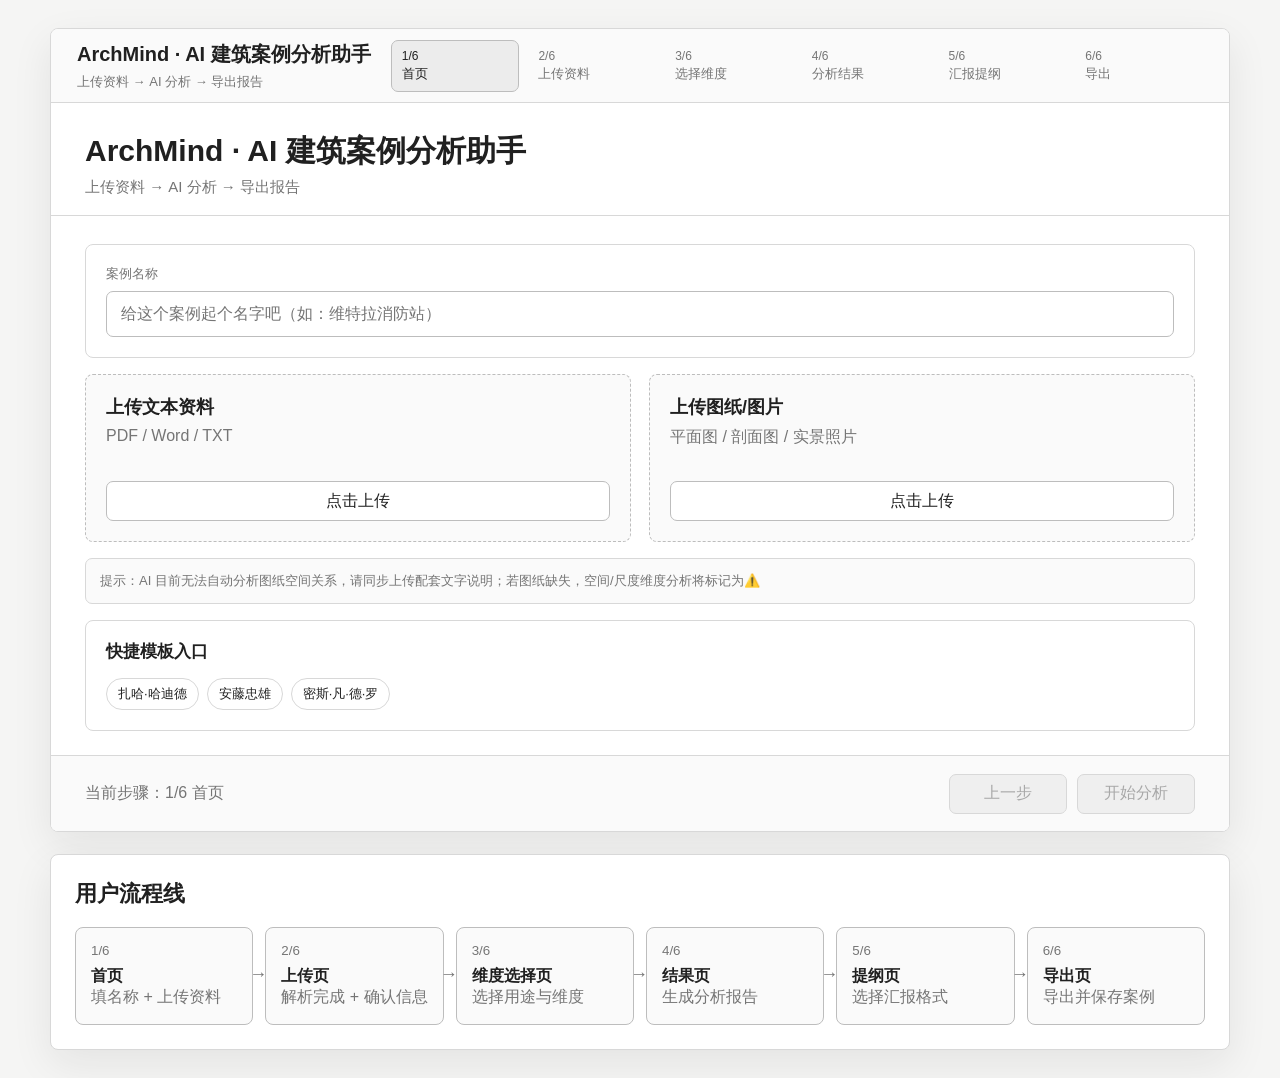
==== commit c34a80a4: "fix: 补上Demo引用的Axure原型文件，修复404" ====
--- a/ArchMind_Axure_6页产品原型.html
+++ b/ArchMind_Axure_6页产品原型.html
@@ -1,4 +1,3 @@
-
 <!doctype html>
 <html lang="zh-CN">
 <head>
@@ -547,14 +546,14 @@
 
     .flow-line {
       display: grid;
-      grid-template-columns: repeat(3, minmax(0, 1fr));
-      gap: 34px 30px;
+      grid-template-columns: repeat(6, 1fr);
+      gap: 12px;
     }
 
     .flow-node {
       position: relative;
-      min-height: 132px;
-      padding: 20px 22px;
+      min-height: 98px;
+      padding: 15px;
       border: 1px solid var(--line-dark);
       border-radius: 8px;
       background: var(--panel);
@@ -563,19 +562,10 @@
     .flow-node:after {
       content: "→";
       position: absolute;
-      right: -25px;
-      top: 46px;
-      color: var(--muted);
-      font-size: 30px;
-      line-height: 1;
-      font-weight: 500;
-    }
-
-    .flow-node:nth-child(3):after {
-      content: "↓";
-      right: calc(50% - 10px);
-      top: auto;
-      bottom: -31px;
+      right: -15px;
+      top: 36px;
+      color: var(--muted);
+      font-size: 18px;
     }
 
     .flow-node:last-child:after {
@@ -592,74 +582,6 @@
       display: block;
       font-weight: 600;
     }
-
-    /* Product UI visual pass: turn the low-fidelity flow into a calmer, usable workspace. */
-    :root {
-      --bg: #eef3f8;
-      --surface: #ffffff;
-      --panel: #f7faff;
-      --ink: #17263b;
-      --muted: #6d7c90;
-      --subtle: #9aa8b8;
-      --line: #dce5ef;
-      --line-dark: #bdccdc;
-      --fill: #edf2f7;
-      --fill-strong: #e2eaf3;
-      --active: #2f67dd;
-      --active-soft: #edf3ff;
-      --warning: #fff7e6;
-      --success: #eaf8f2;
-      --shadow: 0 24px 60px rgba(37, 64, 96, .12);
-    }
-    body { padding: 22px; background: radial-gradient(circle at 10% 0%, #f9fbff 0, var(--bg) 42%, #e8eef5 100%); }
-    .prototype { border: 0; border-radius: 18px; box-shadow: var(--shadow); }
-    .topbar { min-height: 82px; height: auto; padding: 16px 24px; background: #17263b; border-bottom: 0; }
-    .brand-title { color: #fff; font-size: 18px; letter-spacing: -.02em; }
-    .brand-subtitle { color: #aebdd0; font-size: 12px; }
-    .steps { gap: 5px; }
-    .step { min-height: 48px; padding: 8px 10px; color: #aebdd0; border-color: transparent; border-radius: 10px; transition: background .18s, color .18s, transform .18s; }
-    .step:hover, .step:focus-visible { color: #fff; background: rgba(255,255,255,.1); transform: translateY(-1px); outline: none; }
-    .step.active { color: #17263b; border-color: #fff; background: #fff; box-shadow: 0 8px 18px rgba(0,0,0,.12); }
-    .step.active strong { color: var(--active); }
-    .screen { background: #fff; }
-    .screen-header { padding: 36px 40px 24px; background: linear-gradient(135deg, #fff 0%, #f7faff 100%); }
-    .screen-header h1 { color: var(--ink); letter-spacing: -.035em; }
-    .screen-header p { color: var(--muted); }
-    .body { padding: 32px 40px 28px; }
-    .panel, .card, .option-card, .analysis-card, .preview-box, .side-box, .confidence, .dimension-box { border-color: var(--line); border-radius: 12px; box-shadow: 0 8px 24px rgba(37,64,96,.045); }
-    .panel { padding: 22px; }
-    .section-title { color: var(--ink); }
-    .input, .textarea { border-color: var(--line-dark); border-radius: 9px; }
-    .input:focus, .textarea:focus { border-color: var(--active); box-shadow: 0 0 0 3px rgba(47,103,221,.12); }
-    .upload { border-color: #9db9e9; border-radius: 12px; background: #f6f9ff; transition: border-color .18s, background .18s, transform .18s; }
-    .upload:hover { border-color: var(--active); background: #f0f5ff; transform: translateY(-2px); }
-    .chip, .btn, .export-button { border-radius: 9px; transition: border-color .18s, background .18s, color .18s, transform .18s, box-shadow .18s; }
-    .chip { cursor: pointer; }
-    .chip:focus-visible, .regen:focus-visible, .upload .btn:focus-visible, .export-button:focus-visible { outline: 3px solid rgba(47,103,221,.25); outline-offset: 3px; }
-    .chip:hover { border-color: var(--active); color: var(--active); }
-    .chip.active { border-color: var(--active); background: var(--active); }
-    .option-card { cursor: pointer; }
-    .option-card:hover, .option-card:focus-visible { border-color: var(--active); background: var(--active-soft); transform: translateY(-2px); outline: none; }
-    .option-card.selected { border-color: var(--active); background: var(--active-soft); box-shadow: inset 0 0 0 1px var(--active); }
-    .btn { border-color: var(--line-dark); }
-    .btn:hover, .export-button:hover { border-color: var(--active); color: var(--active); background: var(--active-soft); transform: translateY(-1px); box-shadow: 0 8px 18px rgba(47,103,221,.1); }
-    .btn.primary { border-color: var(--active); background: var(--active); }
-    .btn.primary:hover { color: #fff; background: #2456c4; }
-    .footer { min-height: 78px; height: auto; background: #f7faff; border-top-color: var(--line); }
-    .screen.active { animation: screen-in .28s ease both; }
-    @keyframes screen-in { from { opacity: .3; transform: translateY(5px); } to { opacity: 1; transform: none; } }
-    @media (max-width: 1100px) and (min-width: 561px) {
-      .topbar { align-items: stretch; flex-direction: column; }
-      .brand { min-width: 0; }
-      .steps { width: 100%; grid-template-columns: repeat(6, minmax(0, 1fr)); }
-    }
-    @media (max-width: 560px) {
-      .topbar { gap: 14px; }
-      .steps { width: 100%; grid-template-columns: repeat(3, minmax(0, 1fr)); gap: 6px; }
-      .step { min-height: 46px; padding: 7px 8px; }
-      .step span { font-size: 12px; }
-    }
-    @media (max-width: 560px) { body { padding: 8px; } .topbar, .screen-header, .body, .footer { padding-left: 18px; padding-right: 18px; } .brand-title { font-size: 16px; } }
 
     .mt-12 { margin-top: 12px; }
     .mt-16 { margin-top: 16px; }
@@ -674,10 +596,9 @@
         align-items: flex-start;
         flex-direction: column;
       }
-      .steps, .grid-2, .grid-3, .grid-4, .report-layout, .analysis-grid, .info-grid, .export-actions {
+      .steps, .grid-2, .grid-3, .grid-4, .report-layout, .analysis-grid, .info-grid, .export-actions, .flow-line {
         grid-template-columns: 1fr;
       }
-      .flow-line { grid-template-columns: 1fr 1fr; }
       .screen { min-height: auto; }
       .footer {
         height: auto;
@@ -687,15 +608,6 @@
       }
       .button-row { justify-content: flex-end; }
       .flow-node:after { content: ""; }
-      .flow-node:nth-child(3):after { content: "↓"; right: calc(50% - 8px); top: auto; bottom: -29px; }
-    }
-
-    @media (max-width: 560px) {
-      .flow-line { grid-template-columns: 1fr; gap: 14px; }
-      .flow-node { min-height: 110px; padding: 18px; }
-      .flow-node:after,
-      .flow-node:nth-child(3):after { content: "↓"; right: calc(50% - 8px); top: auto; bottom: -26px; font-size: 26px; }
-      .flow-node:last-child:after { content: ""; }
     }
   </style>
 </head>
@@ -759,7 +671,7 @@
         <span class="muted">当前步骤：1/6 首页</span>
         <div class="button-row">
           <button class="btn disabled">上一步</button>
-          <button class="btn primary" data-target="page-2">开始分析</button>
+          <button class="btn disabled">开始分析</button>
         </div>
       </footer>
     </section>
@@ -847,7 +759,7 @@
 
     <section class="screen" id="page-4">
       <div class="screen-header">
-        <h1>分析报告 · <span data-case-name>维特拉消防站</span></h1>
+        <h1>分析报告 · 维特拉消防站</h1>
         <p>报告内容按所选维度生成，并标注资料来源与置信度。</p>
       </div>
       <div class="body report-layout">
@@ -933,7 +845,7 @@
         </div>
         <div class="preview-box">
           <strong>课程汇报版预览</strong><br>
-          1. 案例背景：<span data-case-name>维特拉消防站</span>的功能与语境<br>
+          1. 案例背景：维特拉园区中的消防站功能<br>
           2. 场地策略：沿基地边界形成线性导向<br>
           3. 空间尺度：6m 层高对应车辆与集结需求<br>
           4. 材料表达：清水混凝土强化连续墙面<br>
@@ -1002,11 +914,7 @@
 
     function showPage(id) {
       screens.forEach((screen) => screen.classList.toggle('active', screen.id === id));
-      navSteps.forEach((step) => {
-        const active = step.dataset.target === id;
-        step.classList.toggle('active', active);
-        step.setAttribute('aria-current', active ? 'step' : 'false');
-      });
+      navSteps.forEach((step) => step.classList.toggle('active', step.dataset.target === id));
       const current = document.getElementById(id);
       if (current) {
         window.scrollTo({ top: 0, behavior: 'instant' });
@@ -1027,73 +935,6 @@
     if (initial && document.getElementById(initial)) {
       showPage(initial);
     }
-
-    document.querySelectorAll('.option-card').forEach((card) => {
-      card.setAttribute('tabindex', '0');
-      card.setAttribute('role', 'button');
-      card.addEventListener('click', () => {
-        const group = card.parentElement;
-        group.querySelectorAll('.option-card').forEach((item) => item.classList.remove('selected'));
-        card.classList.add('selected');
-      });
-      card.addEventListener('keydown', (event) => {
-        if (event.key === 'Enter' || event.key === ' ') {
-          event.preventDefault();
-          card.click();
-        }
-      });
-    });
-
-    document.querySelectorAll('.chips').forEach((group) => {
-      group.querySelectorAll('.chip').forEach((chip) => {
-        chip.setAttribute('tabindex', '0');
-        chip.setAttribute('role', 'button');
-        const toggleChip = () => chip.classList.toggle('active');
-        chip.addEventListener('click', toggleChip);
-        chip.addEventListener('keydown', (event) => {
-          if (event.key === 'Enter' || event.key === ' ') {
-            event.preventDefault();
-            toggleChip();
-          }
-        });
-      });
-    });
-
-    document.querySelectorAll('.upload .btn').forEach((button) => {
-      button.addEventListener('click', () => {
-        button.textContent = button.textContent.includes('已添加') ? '点击上传' : '已添加示例文件 ✓';
-      });
-    });
-
-    const caseInput = document.getElementById('case-name');
-    const caseNames = document.querySelectorAll('[data-case-name]');
-    caseInput?.addEventListener('input', () => {
-      const value = caseInput.value.trim() || '维特拉消防站';
-      caseNames.forEach((item) => { item.textContent = value; });
-    });
-
-    document.querySelectorAll('.regen').forEach((button) => {
-      button.addEventListener('click', () => {
-        button.textContent = button.textContent.includes('完成') ? '重新生成此段' : '✓ 重新生成完成';
-      });
-    });
-
-    document.querySelectorAll('.export-button, .panel > .btn').forEach((button) => {
-      button.addEventListener('click', () => {
-        const original = button.querySelector('strong')?.textContent || button.textContent;
-        if (button.classList.contains('export-button')) {
-          const label = button.querySelector('strong');
-          if (label) label.textContent = '✓ 已准备导出';
-          window.setTimeout(() => { if (label) label.textContent = original; }, 1500);
-        }
-      });
-    });
-
-    window.addEventListener('message', (event) => {
-      if (event.data?.type === 'archmind:navigate' && document.getElementById(event.data.target)) {
-        showPage(event.data.target);
-      }
-    });
   </script>
 </body>
 </html>
